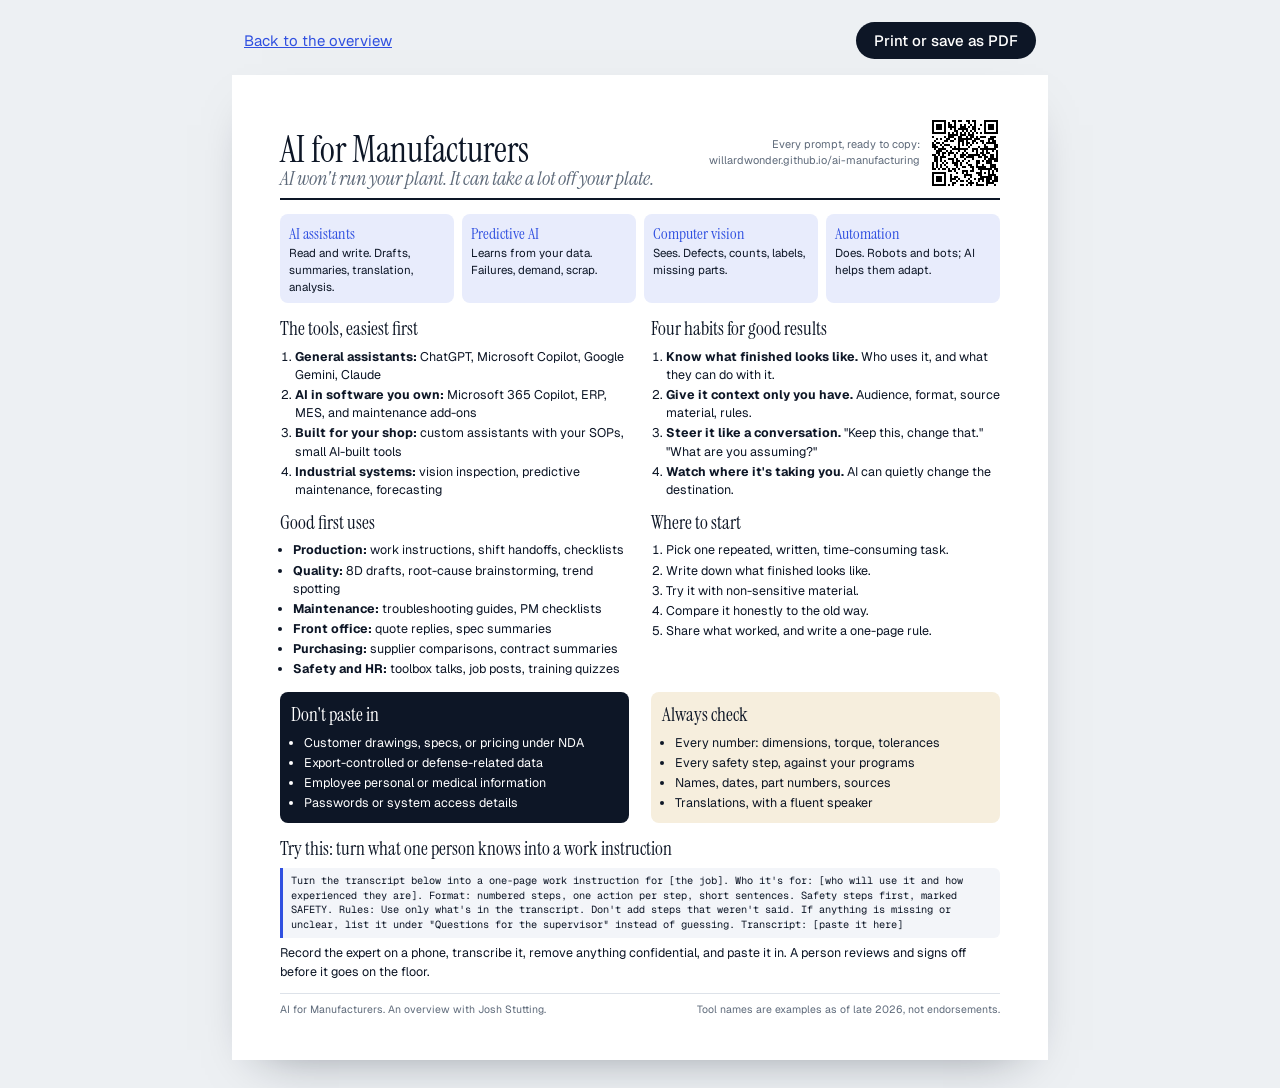
==== handout.html @ 972f7b74 "Build AI for Manufacturers overview site and take-home sheet Co-Authored-By: Claude Opus 5.5 <norepl" ====
<!DOCTYPE html>
<html lang="en">
<head>
<meta charset="utf-8">
<meta name="viewport" content="width=device-width, initial-scale=1">
<title>Take-home sheet: AI for Manufacturers</title>
<link rel="preconnect" href="https://fonts.googleapis.com"><link rel="preconnect" href="https://fonts.gstatic.com" crossorigin>
<link href="https://fonts.googleapis.com/css2?family=Geist:wght@400..700&family=Geist+Mono:wght@400&family=Instrument+Serif:ital@0;1&display=swap" rel="stylesheet">
<style>
:root{--paper:#EDF0F3;--ink:#0D1626;--muted:#5E6A7A;--line:#DDE2E9;--accent:#3050E0;--accent-soft:#E8ECFC;--gold:#B4893A;--gold-soft:#F6EEDD;
--serif:"Instrument Serif",Georgia,serif;--sans:"Geist",system-ui,sans-serif;--mono:"Geist Mono",ui-monospace,monospace}
*{box-sizing:border-box}
body{margin:0;background:var(--paper);color:var(--ink);font-family:var(--sans);font-size:12.5px;line-height:1.45;-webkit-font-smoothing:antialiased}
h1,h2,h3{margin:0;font-weight:400}
p{margin:0 0 .45em}
a{color:var(--accent)}
.bar{max-width:8.5in;margin:0 auto;padding:22px 12px 0;display:flex;justify-content:space-between;align-items:center;font-size:15px}
.bar button{font-family:var(--sans);font-weight:500;font-size:15px;padding:9px 18px;border-radius:999px;border:0;background:var(--ink);color:#fff;cursor:pointer}
.sheet{width:8.5in;max-width:calc(100% - 24px);margin:16px auto 28px;background:#fff;padding:.45in .5in;box-shadow:0 20px 50px -30px rgba(13,22,38,.5)}
.head{display:grid;grid-template-columns:1fr auto;gap:20px;align-items:end;border-bottom:2px solid var(--ink);padding-bottom:10px;margin-bottom:14px}
.head h1{font-family:var(--serif);font-size:36px;line-height:1}
.head h1 em{display:block;font-size:20px;color:var(--muted)}
.head .qr{display:flex;gap:10px;align-items:center;font-size:11px;color:var(--muted);text-align:right}
.head .qr img{width:70px;height:70px}
h2{font-family:var(--serif);font-size:19px;margin:0 0 5px}
.cols{display:grid;grid-template-columns:1fr 1fr;gap:12px 22px}
ul{margin:0;padding-left:1.05em}
li{margin-bottom:2px}
.kinds{display:grid;grid-template-columns:repeat(4,1fr);gap:8px;margin-bottom:12px}
.kinds div{background:var(--accent-soft);border-radius:8px;padding:8px 9px;font-size:11.5px}
.kinds b{display:block;font-family:var(--serif);font-weight:400;font-size:16px;color:var(--accent)}
.pr{font-family:var(--mono);font-size:10.3px;line-height:1.42;background:#F3F5F9;border-left:3px solid var(--accent);padding:6px 8px;border-radius:0 6px 6px 0;margin:3px 0 6px}
.no{background:var(--ink);color:#fff;border-radius:8px;padding:9px 11px}
.no h2{color:#fff}
.check{background:var(--gold-soft);border-radius:8px;padding:9px 11px}
ol{margin:0;padding-left:1.2em}
.foot{margin-top:12px;padding-top:8px;border-top:1px solid var(--line);font-size:10.5px;color:var(--muted);display:flex;justify-content:space-between}
@media (max-width:760px){.sheet{padding:22px 16px}.cols,.kinds{grid-template-columns:1fr}.head{grid-template-columns:1fr}}
@media print{@page{size:letter;margin:0}body{background:#fff}.bar{display:none}.sheet{margin:0;box-shadow:none;width:8.5in;max-width:none;height:11in;overflow:hidden}}
</style>
</head>
<body>
<div class="bar"><a href="index.html">Back to the overview</a><button type="button" onclick="window.print()">Print or save as PDF</button></div>
<article class="sheet">
  <div class="head">
    <h1>AI for Manufacturers <em>AI won't run your plant. It can take a lot off your plate.</em></h1>
    <div class="qr"><span>Every prompt, ready to copy:<br>willardwonder.github.io/ai-manufacturing</span><img src="assets/qr.svg" alt="QR code"></div>
  </div>

  <div class="kinds">
    <div><b>AI assistants</b>Read and write. Drafts, summaries, translation, analysis.</div>
    <div><b>Predictive AI</b>Learns from your data. Failures, demand, scrap.</div>
    <div><b>Computer vision</b>Sees. Defects, counts, labels, missing parts.</div>
    <div><b>Automation</b>Does. Robots and bots; AI helps them adapt.</div>
  </div>

  <div class="cols">
    <div>
      <h2>The tools, easiest first</h2>
      <ol>
        <li><b>General assistants:</b> ChatGPT, Microsoft Copilot, Google Gemini, Claude</li>
        <li><b>AI in software you own:</b> Microsoft 365 Copilot, ERP, MES, and maintenance add-ons</li>
        <li><b>Built for your shop:</b> custom assistants with your SOPs, small AI-built tools</li>
        <li><b>Industrial systems:</b> vision inspection, predictive maintenance, forecasting</li>
      </ol>
      <h2 style="margin-top:10px">Good first uses</h2>
      <ul>
        <li><b>Production:</b> work instructions, shift handoffs, checklists</li>
        <li><b>Quality:</b> 8D drafts, root-cause brainstorming, trend spotting</li>
        <li><b>Maintenance:</b> troubleshooting guides, PM checklists</li>
        <li><b>Front office:</b> quote replies, spec summaries</li>
        <li><b>Purchasing:</b> supplier comparisons, contract summaries</li>
        <li><b>Safety and HR:</b> toolbox talks, job posts, training quizzes</li>
      </ul>
    </div>
    <div>
      <h2>Four habits for good results</h2>
      <ol>
        <li><b>Know what finished looks like.</b> Who uses it, and what they can do with it.</li>
        <li><b>Give it context only you have.</b> Audience, format, source material, rules.</li>
        <li><b>Steer it like a conversation.</b> "Keep this, change that." "What are you assuming?"</li>
        <li><b>Watch where it's taking you.</b> AI can quietly change the destination.</li>
      </ol>
      <h2 style="margin-top:10px">Where to start</h2>
      <ol>
        <li>Pick one repeated, written, time-consuming task.</li>
        <li>Write down what finished looks like.</li>
        <li>Try it with non-sensitive material.</li>
        <li>Compare it honestly to the old way.</li>
        <li>Share what worked, and write a one-page rule.</li>
      </ol>
    </div>
    <div class="no">
      <h2>Don't paste in</h2>
      <ul><li>Customer drawings, specs, or pricing under NDA</li><li>Export-controlled or defense-related data</li><li>Employee personal or medical information</li><li>Passwords or system access details</li></ul>
    </div>
    <div class="check">
      <h2>Always check</h2>
      <ul><li>Every number: dimensions, torque, tolerances</li><li>Every safety step, against your programs</li><li>Names, dates, part numbers, sources</li><li>Translations, with a fluent speaker</li></ul>
    </div>
  </div>

  <h2 style="margin-top:12px">Try this: turn what one person knows into a work instruction</h2>
  <div class="pr">Turn the transcript below into a one-page work instruction for [the job]. Who it's for: [who will use it and how experienced they are]. Format: numbered steps, one action per step, short sentences. Safety steps first, marked SAFETY. Rules: Use only what's in the transcript. Don't add steps that weren't said. If anything is missing or unclear, list it under "Questions for the supervisor" instead of guessing. Transcript: [paste it here]</div>
  <p>Record the expert on a phone, transcribe it, remove anything confidential, and paste it in. A person reviews and signs off before it goes on the floor.</p>

  <div class="foot"><span>AI for Manufacturers. An overview with Josh Stutting.</span><span>Tool names are examples as of late 2026, not endorsements.</span></div>
</article>
</body>
</html>
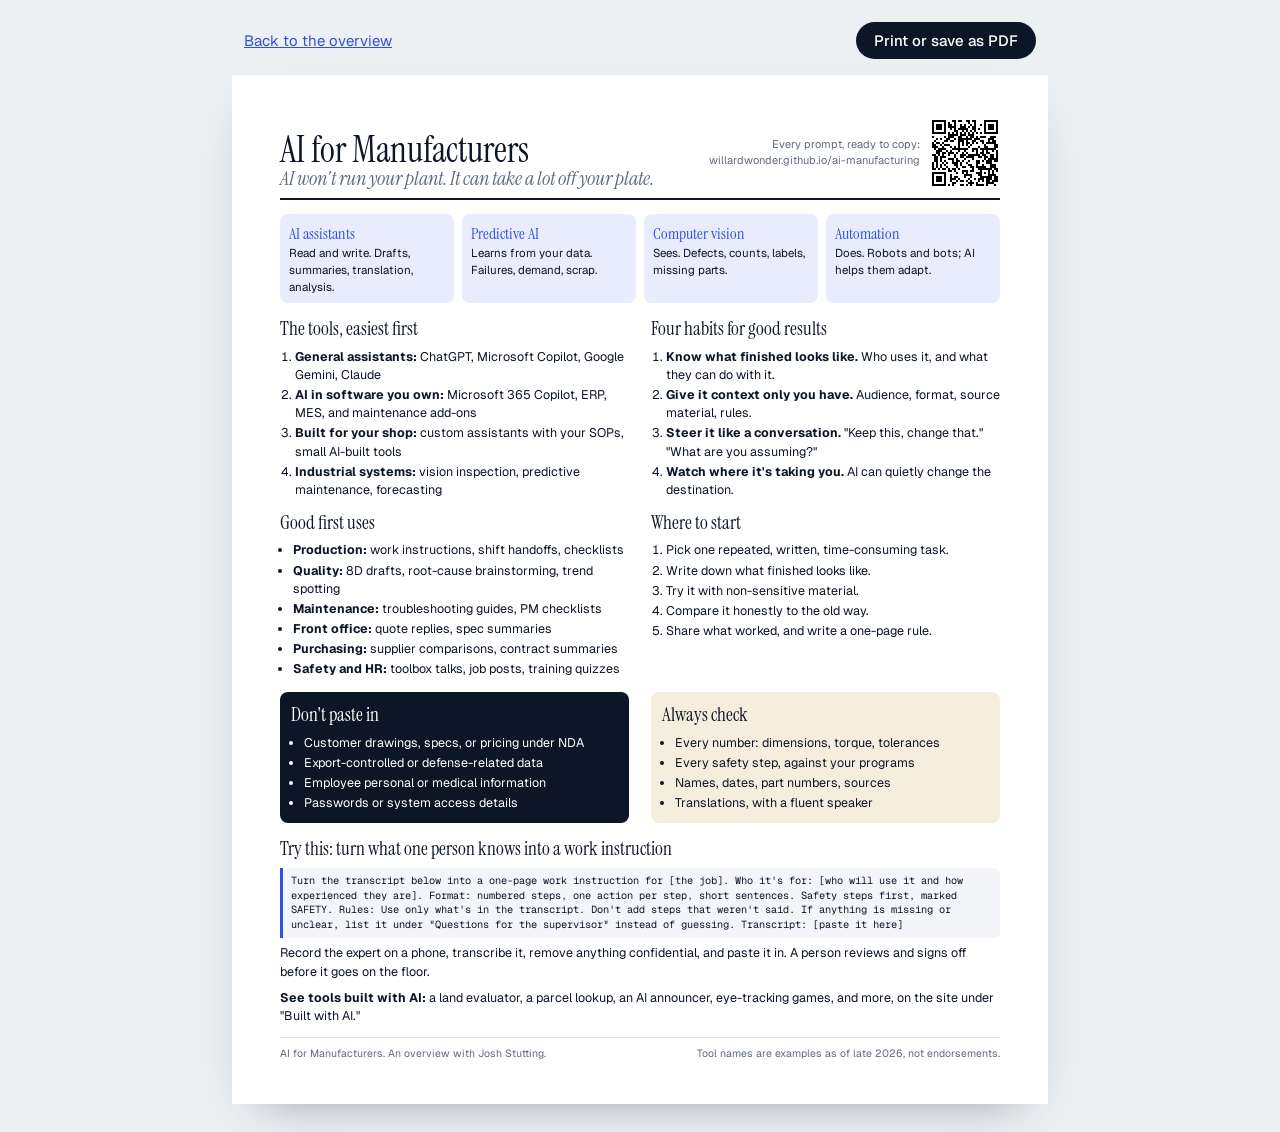
==== commit bbeadc38: "Add Built with AI showcase of live example tools Co-Authored-By: Claude Opus 5.5 <noreply@anthropic." ====
--- a/handout.html
+++ b/handout.html
@@ -103,6 +103,7 @@
   <h2 style="margin-top:12px">Try this: turn what one person knows into a work instruction</h2>
   <div class="pr">Turn the transcript below into a one-page work instruction for [the job]. Who it's for: [who will use it and how experienced they are]. Format: numbered steps, one action per step, short sentences. Safety steps first, marked SAFETY. Rules: Use only what's in the transcript. Don't add steps that weren't said. If anything is missing or unclear, list it under "Questions for the supervisor" instead of guessing. Transcript: [paste it here]</div>
   <p>Record the expert on a phone, transcribe it, remove anything confidential, and paste it in. A person reviews and signs off before it goes on the floor.</p>
+  <p style="margin-top:8px"><b>See tools built with AI:</b> a land evaluator, a parcel lookup, an AI announcer, eye-tracking games, and more, on the site under "Built with AI."</p>
 
   <div class="foot"><span>AI for Manufacturers. An overview with Josh Stutting.</span><span>Tool names are examples as of late 2026, not endorsements.</span></div>
 </article>
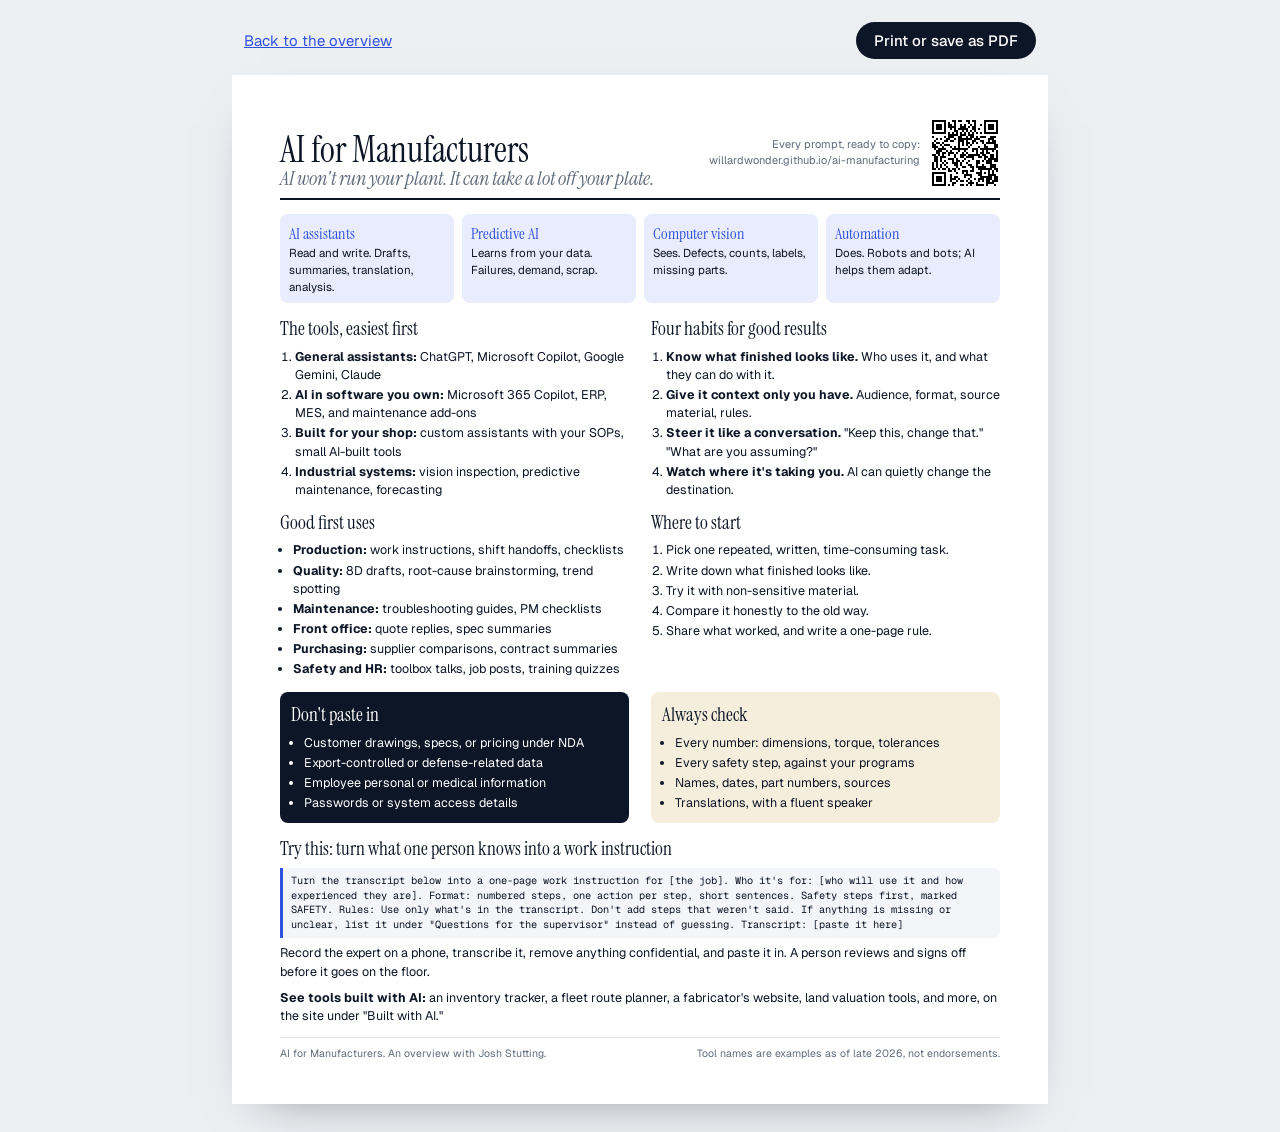
==== commit bfd0bb06: "Swap game examples for business tools in Built with AI Co-Authored-By: Claude Opus 5.5 <noreply@anth" ====
--- a/handout.html
+++ b/handout.html
@@ -103,7 +103,7 @@
   <h2 style="margin-top:12px">Try this: turn what one person knows into a work instruction</h2>
   <div class="pr">Turn the transcript below into a one-page work instruction for [the job]. Who it's for: [who will use it and how experienced they are]. Format: numbered steps, one action per step, short sentences. Safety steps first, marked SAFETY. Rules: Use only what's in the transcript. Don't add steps that weren't said. If anything is missing or unclear, list it under "Questions for the supervisor" instead of guessing. Transcript: [paste it here]</div>
   <p>Record the expert on a phone, transcribe it, remove anything confidential, and paste it in. A person reviews and signs off before it goes on the floor.</p>
-  <p style="margin-top:8px"><b>See tools built with AI:</b> a land evaluator, a parcel lookup, an AI announcer, eye-tracking games, and more, on the site under "Built with AI."</p>
+  <p style="margin-top:8px"><b>See tools built with AI:</b> an inventory tracker, a fleet route planner, a fabricator's website, land valuation tools, and more, on the site under "Built with AI."</p>
 
   <div class="foot"><span>AI for Manufacturers. An overview with Josh Stutting.</span><span>Tool names are examples as of late 2026, not endorsements.</span></div>
 </article>
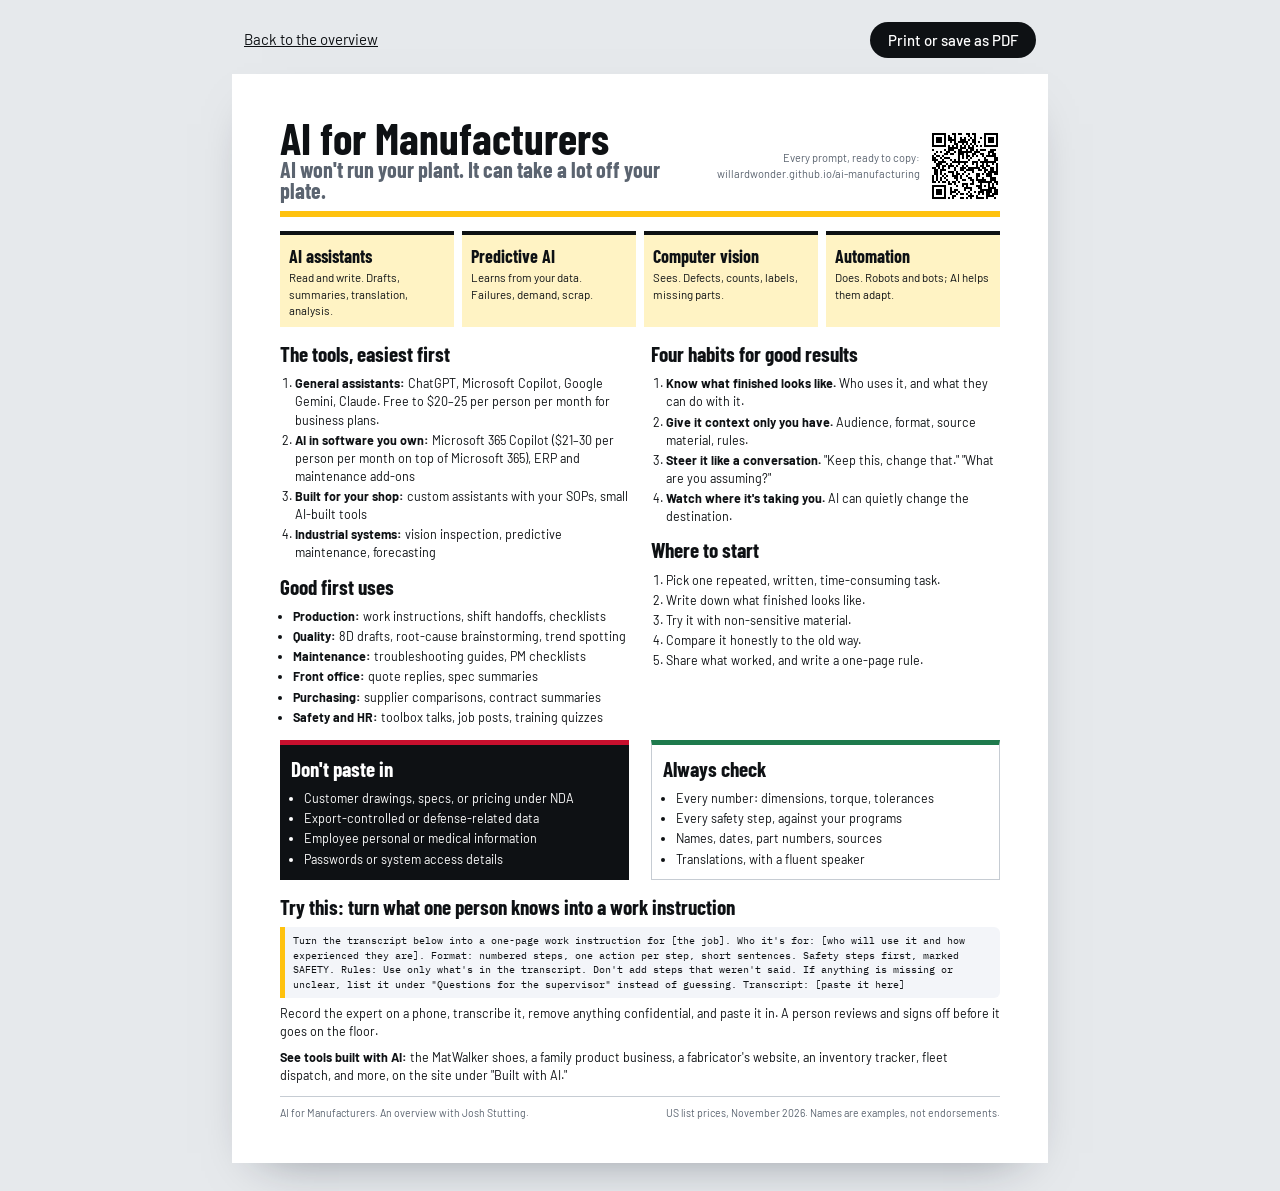
==== commit 9fc7b41a: "Rebuild as an industrial talk: slide deck plus reference page Adds present.html (28 full-screen slid" ====
--- a/handout.html
+++ b/handout.html
@@ -5,10 +5,10 @@
 <meta name="viewport" content="width=device-width, initial-scale=1">
 <title>Take-home sheet: AI for Manufacturers</title>
 <link rel="preconnect" href="https://fonts.googleapis.com"><link rel="preconnect" href="https://fonts.gstatic.com" crossorigin>
-<link href="https://fonts.googleapis.com/css2?family=Geist:wght@400..700&family=Geist+Mono:wght@400&family=Instrument+Serif:ital@0;1&display=swap" rel="stylesheet">
+<link href="https://fonts.googleapis.com/css2?family=Barlow:wght@400;500;600&family=Barlow+Condensed:wght@600;700&family=IBM+Plex+Mono:wght@400&display=swap" rel="stylesheet">
 <style>
-:root{--paper:#EDF0F3;--ink:#0D1626;--muted:#5E6A7A;--line:#DDE2E9;--accent:#3050E0;--accent-soft:#E8ECFC;--gold:#B4893A;--gold-soft:#F6EEDD;
---serif:"Instrument Serif",Georgia,serif;--sans:"Geist",system-ui,sans-serif;--mono:"Geist Mono",ui-monospace,monospace}
+:root{--paper:#E6E9EC;--ink:#0E1114;--muted:#5B6470;--line:#C6CCD3;--accent:#0E1114;--accent-soft:#FFF3C4;--gold:#FFC20E;--gold-soft:#FFF3C4;--yellow:#FFC20E;--red:#C8102E;--green:#1E7A4C;
+--serif:"Barlow Condensed","Arial Narrow",sans-serif;--sans:"Barlow",system-ui,sans-serif;--mono:"IBM Plex Mono",ui-monospace,monospace}
 *{box-sizing:border-box}
 body{margin:0;background:var(--paper);color:var(--ink);font-family:var(--sans);font-size:12.5px;line-height:1.45;-webkit-font-smoothing:antialiased}
 h1,h2,h3{margin:0;font-weight:400}
@@ -17,22 +17,22 @@
 .bar{max-width:8.5in;margin:0 auto;padding:22px 12px 0;display:flex;justify-content:space-between;align-items:center;font-size:15px}
 .bar button{font-family:var(--sans);font-weight:500;font-size:15px;padding:9px 18px;border-radius:999px;border:0;background:var(--ink);color:#fff;cursor:pointer}
 .sheet{width:8.5in;max-width:calc(100% - 24px);margin:16px auto 28px;background:#fff;padding:.45in .5in;box-shadow:0 20px 50px -30px rgba(13,22,38,.5)}
-.head{display:grid;grid-template-columns:1fr auto;gap:20px;align-items:end;border-bottom:2px solid var(--ink);padding-bottom:10px;margin-bottom:14px}
-.head h1{font-family:var(--serif);font-size:36px;line-height:1}
-.head h1 em{display:block;font-size:20px;color:var(--muted)}
+.head{display:grid;grid-template-columns:1fr auto;gap:20px;align-items:end;border-bottom:6px solid var(--yellow);padding-bottom:10px;margin-bottom:14px}
+.head h1{font-family:var(--serif);font-weight:700;font-size:44px;line-height:.95}
+.head h1 em{display:block;font-style:normal;font-size:22px;color:var(--muted)}
 .head .qr{display:flex;gap:10px;align-items:center;font-size:11px;color:var(--muted);text-align:right}
 .head .qr img{width:70px;height:70px}
-h2{font-family:var(--serif);font-size:19px;margin:0 0 5px}
+h2{font-family:var(--serif);font-weight:700;font-size:21px;margin:0 0 5px}
 .cols{display:grid;grid-template-columns:1fr 1fr;gap:12px 22px}
 ul{margin:0;padding-left:1.05em}
 li{margin-bottom:2px}
 .kinds{display:grid;grid-template-columns:repeat(4,1fr);gap:8px;margin-bottom:12px}
-.kinds div{background:var(--accent-soft);border-radius:8px;padding:8px 9px;font-size:11.5px}
-.kinds b{display:block;font-family:var(--serif);font-weight:400;font-size:16px;color:var(--accent)}
-.pr{font-family:var(--mono);font-size:10.3px;line-height:1.42;background:#F3F5F9;border-left:3px solid var(--accent);padding:6px 8px;border-radius:0 6px 6px 0;margin:3px 0 6px}
-.no{background:var(--ink);color:#fff;border-radius:8px;padding:9px 11px}
+.kinds div{background:var(--accent-soft);border-top:4px solid var(--ink);padding:8px 9px;font-size:11.5px}
+.kinds b{display:block;font-family:var(--serif);font-weight:700;font-size:18px;color:var(--ink)}
+.pr{font-family:var(--mono);font-size:10.3px;line-height:1.42;background:#F3F5F9;border-left:5px solid var(--yellow);padding:6px 8px;border-radius:0 6px 6px 0;margin:3px 0 6px}
+.no{background:var(--ink);color:#fff;border-top:5px solid var(--red);padding:9px 11px}
 .no h2{color:#fff}
-.check{background:var(--gold-soft);border-radius:8px;padding:9px 11px}
+.check{background:#fff;border:1px solid var(--line);border-top:5px solid var(--green);padding:9px 11px}
 ol{margin:0;padding-left:1.2em}
 .foot{margin-top:12px;padding-top:8px;border-top:1px solid var(--line);font-size:10.5px;color:var(--muted);display:flex;justify-content:space-between}
 @media (max-width:760px){.sheet{padding:22px 16px}.cols,.kinds{grid-template-columns:1fr}.head{grid-template-columns:1fr}}
@@ -58,8 +58,8 @@
     <div>
       <h2>The tools, easiest first</h2>
       <ol>
-        <li><b>General assistants:</b> ChatGPT, Microsoft Copilot, Google Gemini, Claude</li>
-        <li><b>AI in software you own:</b> Microsoft 365 Copilot, ERP, MES, and maintenance add-ons</li>
+        <li><b>General assistants:</b> ChatGPT, Microsoft Copilot, Google Gemini, Claude. Free to $20–25 per person per month for business plans.</li>
+        <li><b>AI in software you own:</b> Microsoft 365 Copilot ($21–30 per person per month on top of Microsoft 365), ERP and maintenance add-ons</li>
         <li><b>Built for your shop:</b> custom assistants with your SOPs, small AI-built tools</li>
         <li><b>Industrial systems:</b> vision inspection, predictive maintenance, forecasting</li>
       </ol>
@@ -103,9 +103,9 @@
   <h2 style="margin-top:12px">Try this: turn what one person knows into a work instruction</h2>
   <div class="pr">Turn the transcript below into a one-page work instruction for [the job]. Who it's for: [who will use it and how experienced they are]. Format: numbered steps, one action per step, short sentences. Safety steps first, marked SAFETY. Rules: Use only what's in the transcript. Don't add steps that weren't said. If anything is missing or unclear, list it under "Questions for the supervisor" instead of guessing. Transcript: [paste it here]</div>
   <p>Record the expert on a phone, transcribe it, remove anything confidential, and paste it in. A person reviews and signs off before it goes on the floor.</p>
-  <p style="margin-top:8px"><b>See tools built with AI:</b> an inventory tracker, a fleet route planner, a fabricator's website, land valuation tools, and more, on the site under "Built with AI."</p>
+  <p style="margin-top:8px"><b>See tools built with AI:</b> the MatWalker shoes, a family product business, a fabricator's website, an inventory tracker, fleet dispatch, and more, on the site under "Built with AI."</p>
 
-  <div class="foot"><span>AI for Manufacturers. An overview with Josh Stutting.</span><span>Tool names are examples as of late 2026, not endorsements.</span></div>
+  <div class="foot"><span>AI for Manufacturers. An overview with Josh Stutting.</span><span>US list prices, November 2026. Names are examples, not endorsements.</span></div>
 </article>
 </body>
 </html>
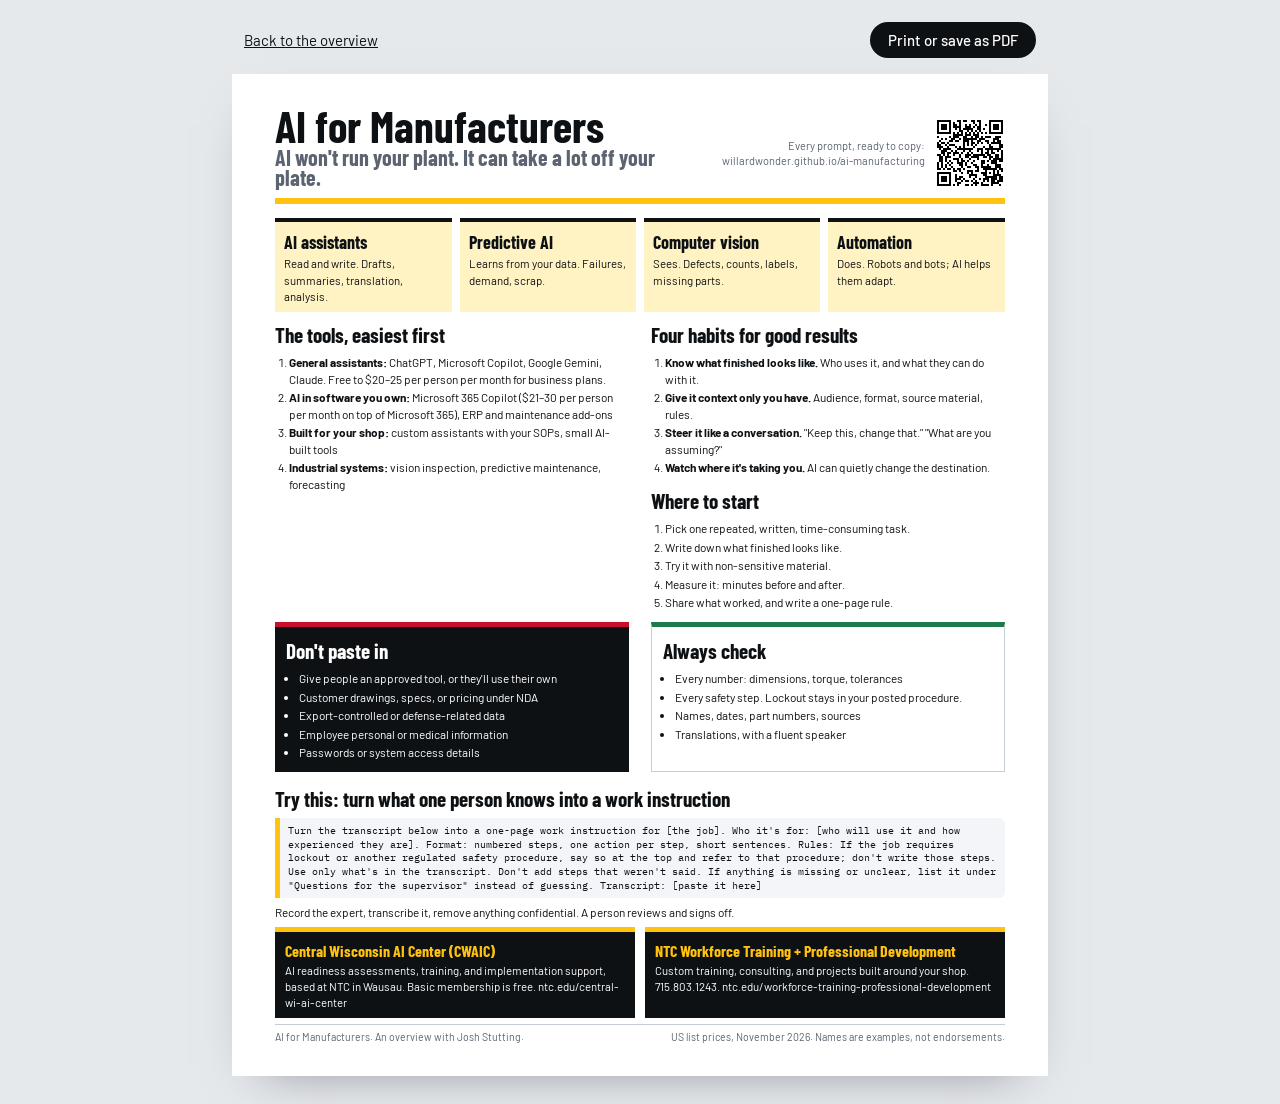
==== commit c7893b3c: "Apply best-practice fixes: safe lockout boundary, adoption reality, NIST guidance, vendor questions," ====
--- a/handout.html
+++ b/handout.html
@@ -10,31 +10,32 @@
 :root{--paper:#E6E9EC;--ink:#0E1114;--muted:#5B6470;--line:#C6CCD3;--accent:#0E1114;--accent-soft:#FFF3C4;--gold:#FFC20E;--gold-soft:#FFF3C4;--yellow:#FFC20E;--red:#C8102E;--green:#1E7A4C;
 --serif:"Barlow Condensed","Arial Narrow",sans-serif;--sans:"Barlow",system-ui,sans-serif;--mono:"IBM Plex Mono",ui-monospace,monospace}
 *{box-sizing:border-box}
-body{margin:0;background:var(--paper);color:var(--ink);font-family:var(--sans);font-size:12.5px;line-height:1.45;-webkit-font-smoothing:antialiased}
+body{margin:0;background:var(--paper);color:var(--ink);font-family:var(--sans);font-size:11.8px;line-height:1.4;-webkit-font-smoothing:antialiased}
 h1,h2,h3{margin:0;font-weight:400}
 p{margin:0 0 .45em}
 a{color:var(--accent)}
 .bar{max-width:8.5in;margin:0 auto;padding:22px 12px 0;display:flex;justify-content:space-between;align-items:center;font-size:15px}
 .bar button{font-family:var(--sans);font-weight:500;font-size:15px;padding:9px 18px;border-radius:999px;border:0;background:var(--ink);color:#fff;cursor:pointer}
-.sheet{width:8.5in;max-width:calc(100% - 24px);margin:16px auto 28px;background:#fff;padding:.45in .5in;box-shadow:0 20px 50px -30px rgba(13,22,38,.5)}
+.sheet{width:8.5in;max-width:calc(100% - 24px);margin:16px auto 28px;background:#fff;padding:.32in .45in;box-shadow:0 20px 50px -30px rgba(13,22,38,.5)}
 .head{display:grid;grid-template-columns:1fr auto;gap:20px;align-items:end;border-bottom:6px solid var(--yellow);padding-bottom:10px;margin-bottom:14px}
 .head h1{font-family:var(--serif);font-weight:700;font-size:44px;line-height:.95}
 .head h1 em{display:block;font-style:normal;font-size:22px;color:var(--muted)}
 .head .qr{display:flex;gap:10px;align-items:center;font-size:11px;color:var(--muted);text-align:right}
 .head .qr img{width:70px;height:70px}
 h2{font-family:var(--serif);font-weight:700;font-size:21px;margin:0 0 5px}
-.cols{display:grid;grid-template-columns:1fr 1fr;gap:12px 22px}
+.cols{display:grid;grid-template-columns:1fr 1fr;gap:9px 22px}
 ul{margin:0;padding-left:1.05em}
 li{margin-bottom:2px}
-.kinds{display:grid;grid-template-columns:repeat(4,1fr);gap:8px;margin-bottom:12px}
+.kinds{display:grid;grid-template-columns:repeat(4,1fr);gap:8px;margin-bottom:8px}
 .kinds div{background:var(--accent-soft);border-top:4px solid var(--ink);padding:8px 9px;font-size:11.5px}
 .kinds b{display:block;font-family:var(--serif);font-weight:700;font-size:18px;color:var(--ink)}
-.pr{font-family:var(--mono);font-size:10.3px;line-height:1.42;background:#F3F5F9;border-left:5px solid var(--yellow);padding:6px 8px;border-radius:0 6px 6px 0;margin:3px 0 6px}
+.pr{font-family:var(--mono);font-size:9.6px;line-height:1.42;background:#F3F5F9;border-left:5px solid var(--yellow);padding:6px 8px;border-radius:0 6px 6px 0;margin:3px 0 6px}
 .no{background:var(--ink);color:#fff;border-top:5px solid var(--red);padding:9px 11px}
 .no h2{color:#fff}
 .check{background:#fff;border:1px solid var(--line);border-top:5px solid var(--green);padding:9px 11px}
 ol{margin:0;padding-left:1.2em}
-.foot{margin-top:12px;padding-top:8px;border-top:1px solid var(--line);font-size:10.5px;color:var(--muted);display:flex;justify-content:space-between}
+.helpbox{display:grid;grid-template-columns:1fr 1fr;gap:10px;margin-top:6px}.helpbox div{background:var(--ink);color:#fff;border-top:5px solid var(--yellow);padding:8px 10px;font-size:11.5px;line-height:1.4}.helpbox b{display:block;font-family:var(--serif);font-size:16px;color:var(--yellow)}
+.foot{margin-top:6px;padding-top:5px;border-top:1px solid var(--line);font-size:10.5px;color:var(--muted);display:flex;justify-content:space-between}
 @media (max-width:760px){.sheet{padding:22px 16px}.cols,.kinds{grid-template-columns:1fr}.head{grid-template-columns:1fr}}
 @media print{@page{size:letter;margin:0}body{background:#fff}.bar{display:none}.sheet{margin:0;box-shadow:none;width:8.5in;max-width:none;height:11in;overflow:hidden}}
 </style>
@@ -63,15 +64,7 @@
         <li><b>Built for your shop:</b> custom assistants with your SOPs, small AI-built tools</li>
         <li><b>Industrial systems:</b> vision inspection, predictive maintenance, forecasting</li>
       </ol>
-      <h2 style="margin-top:10px">Good first uses</h2>
-      <ul>
-        <li><b>Production:</b> work instructions, shift handoffs, checklists</li>
-        <li><b>Quality:</b> 8D drafts, root-cause brainstorming, trend spotting</li>
-        <li><b>Maintenance:</b> troubleshooting guides, PM checklists</li>
-        <li><b>Front office:</b> quote replies, spec summaries</li>
-        <li><b>Purchasing:</b> supplier comparisons, contract summaries</li>
-        <li><b>Safety and HR:</b> toolbox talks, job posts, training quizzes</li>
-      </ul>
+      
     </div>
     <div>
       <h2>Four habits for good results</h2>
@@ -86,24 +79,24 @@
         <li>Pick one repeated, written, time-consuming task.</li>
         <li>Write down what finished looks like.</li>
         <li>Try it with non-sensitive material.</li>
-        <li>Compare it honestly to the old way.</li>
+        <li>Measure it: minutes before and after.</li>
         <li>Share what worked, and write a one-page rule.</li>
       </ol>
     </div>
     <div class="no">
       <h2>Don't paste in</h2>
-      <ul><li>Customer drawings, specs, or pricing under NDA</li><li>Export-controlled or defense-related data</li><li>Employee personal or medical information</li><li>Passwords or system access details</li></ul>
+      <ul><li>Give people an approved tool, or they'll use their own</li><li>Customer drawings, specs, or pricing under NDA</li><li>Export-controlled or defense-related data</li><li>Employee personal or medical information</li><li>Passwords or system access details</li></ul>
     </div>
     <div class="check">
       <h2>Always check</h2>
-      <ul><li>Every number: dimensions, torque, tolerances</li><li>Every safety step, against your programs</li><li>Names, dates, part numbers, sources</li><li>Translations, with a fluent speaker</li></ul>
+      <ul><li>Every number: dimensions, torque, tolerances</li><li>Every safety step. Lockout stays in your posted procedure.</li><li>Names, dates, part numbers, sources</li><li>Translations, with a fluent speaker</li></ul>
     </div>
   </div>
 
   <h2 style="margin-top:12px">Try this: turn what one person knows into a work instruction</h2>
-  <div class="pr">Turn the transcript below into a one-page work instruction for [the job]. Who it's for: [who will use it and how experienced they are]. Format: numbered steps, one action per step, short sentences. Safety steps first, marked SAFETY. Rules: Use only what's in the transcript. Don't add steps that weren't said. If anything is missing or unclear, list it under "Questions for the supervisor" instead of guessing. Transcript: [paste it here]</div>
-  <p>Record the expert on a phone, transcribe it, remove anything confidential, and paste it in. A person reviews and signs off before it goes on the floor.</p>
-  <p style="margin-top:8px"><b>See tools built with AI:</b> the MatWalker shoes, a family product business, a fabricator's website, an inventory tracker, fleet dispatch, and more, on the site under "Built with AI."</p>
+  <div class="pr">Turn the transcript below into a one-page work instruction for [the job]. Who it's for: [who will use it and how experienced they are]. Format: numbered steps, one action per step, short sentences. Rules: If the job requires lockout or another regulated safety procedure, say so at the top and refer to that procedure; don't write those steps. Use only what's in the transcript. Don't add steps that weren't said. If anything is missing or unclear, list it under "Questions for the supervisor" instead of guessing. Transcript: [paste it here]</div>
+  <p>Record the expert, transcribe it, remove anything confidential. A person reviews and signs off.</p>
+  <div class="helpbox"><div><b>Central Wisconsin AI Center (CWAIC)</b>AI readiness assessments, training, and implementation support, based at NTC in Wausau. Basic membership is free. ntc.edu/central-wi-ai-center</div><div><b>NTC Workforce Training + Professional Development</b>Custom training, consulting, and projects built around your shop. 715.803.1243. ntc.edu/workforce-training-professional-development</div></div>
 
   <div class="foot"><span>AI for Manufacturers. An overview with Josh Stutting.</span><span>US list prices, November 2026. Names are examples, not endorsements.</span></div>
 </article>
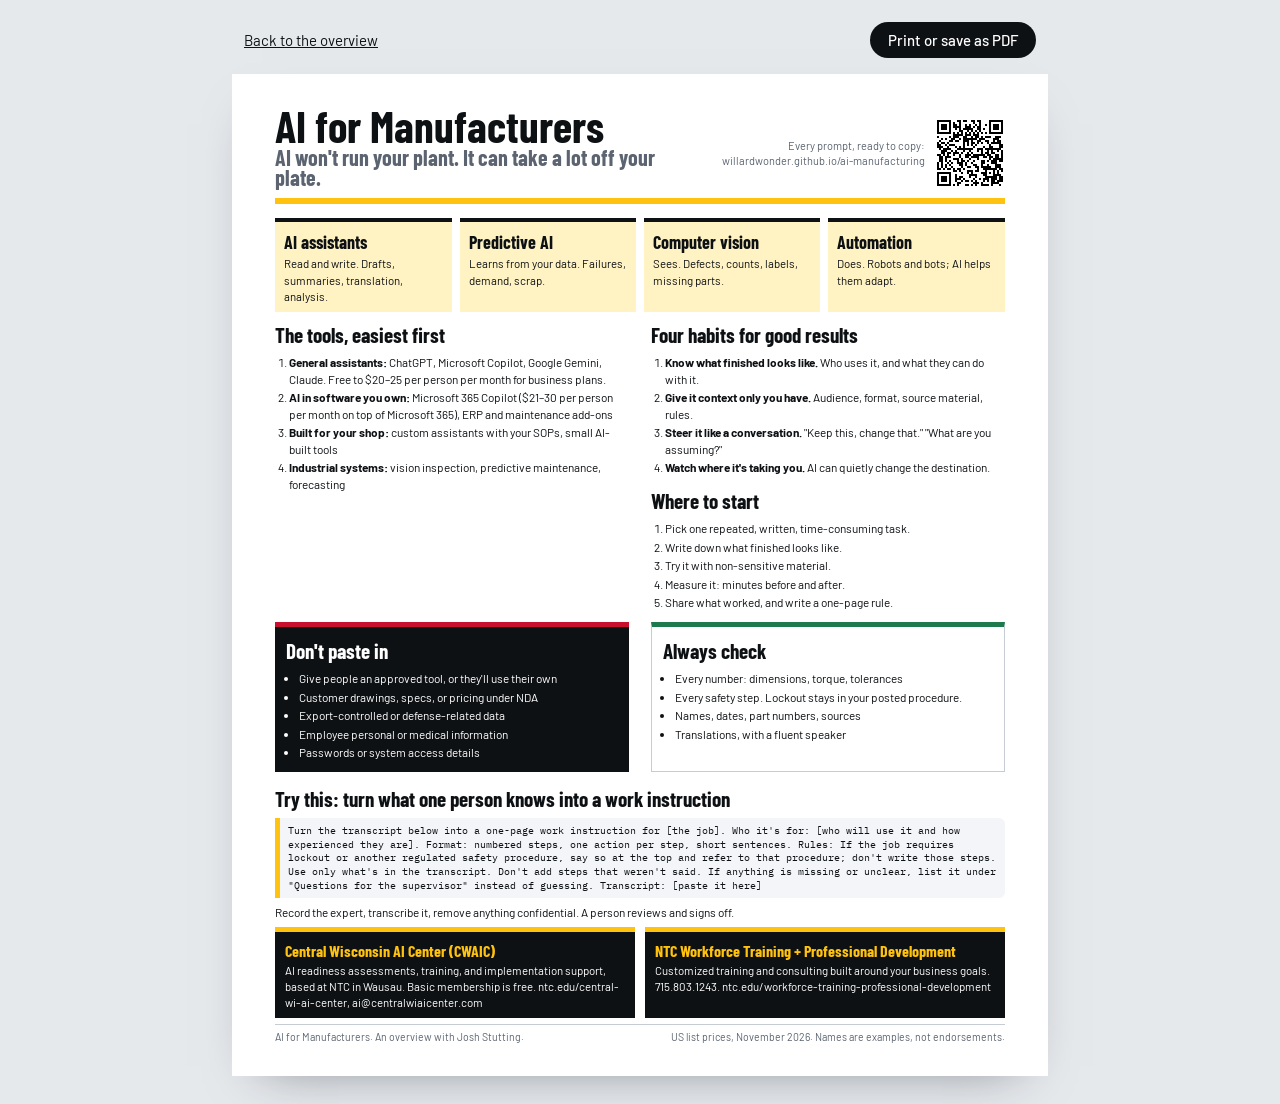
==== commit d3d5aabc: "Audit fixes: current adoption stat, verified NTC and CWAIC details, unbranded tool example, link pre" ====
--- a/handout.html
+++ b/handout.html
@@ -96,7 +96,7 @@
   <h2 style="margin-top:12px">Try this: turn what one person knows into a work instruction</h2>
   <div class="pr">Turn the transcript below into a one-page work instruction for [the job]. Who it's for: [who will use it and how experienced they are]. Format: numbered steps, one action per step, short sentences. Rules: If the job requires lockout or another regulated safety procedure, say so at the top and refer to that procedure; don't write those steps. Use only what's in the transcript. Don't add steps that weren't said. If anything is missing or unclear, list it under "Questions for the supervisor" instead of guessing. Transcript: [paste it here]</div>
   <p>Record the expert, transcribe it, remove anything confidential. A person reviews and signs off.</p>
-  <div class="helpbox"><div><b>Central Wisconsin AI Center (CWAIC)</b>AI readiness assessments, training, and implementation support, based at NTC in Wausau. Basic membership is free. ntc.edu/central-wi-ai-center</div><div><b>NTC Workforce Training + Professional Development</b>Custom training, consulting, and projects built around your shop. 715.803.1243. ntc.edu/workforce-training-professional-development</div></div>
+  <div class="helpbox"><div><b>Central Wisconsin AI Center (CWAIC)</b>AI readiness assessments, training, and implementation support, based at NTC in Wausau. Basic membership is free. ntc.edu/central-wi-ai-center, ai@centralwiaicenter.com</div><div><b>NTC Workforce Training + Professional Development</b>Customized training and consulting built around your business goals. 715.803.1243. ntc.edu/workforce-training-professional-development</div></div>
 
   <div class="foot"><span>AI for Manufacturers. An overview with Josh Stutting.</span><span>US list prices, November 2026. Names are examples, not endorsements.</span></div>
 </article>
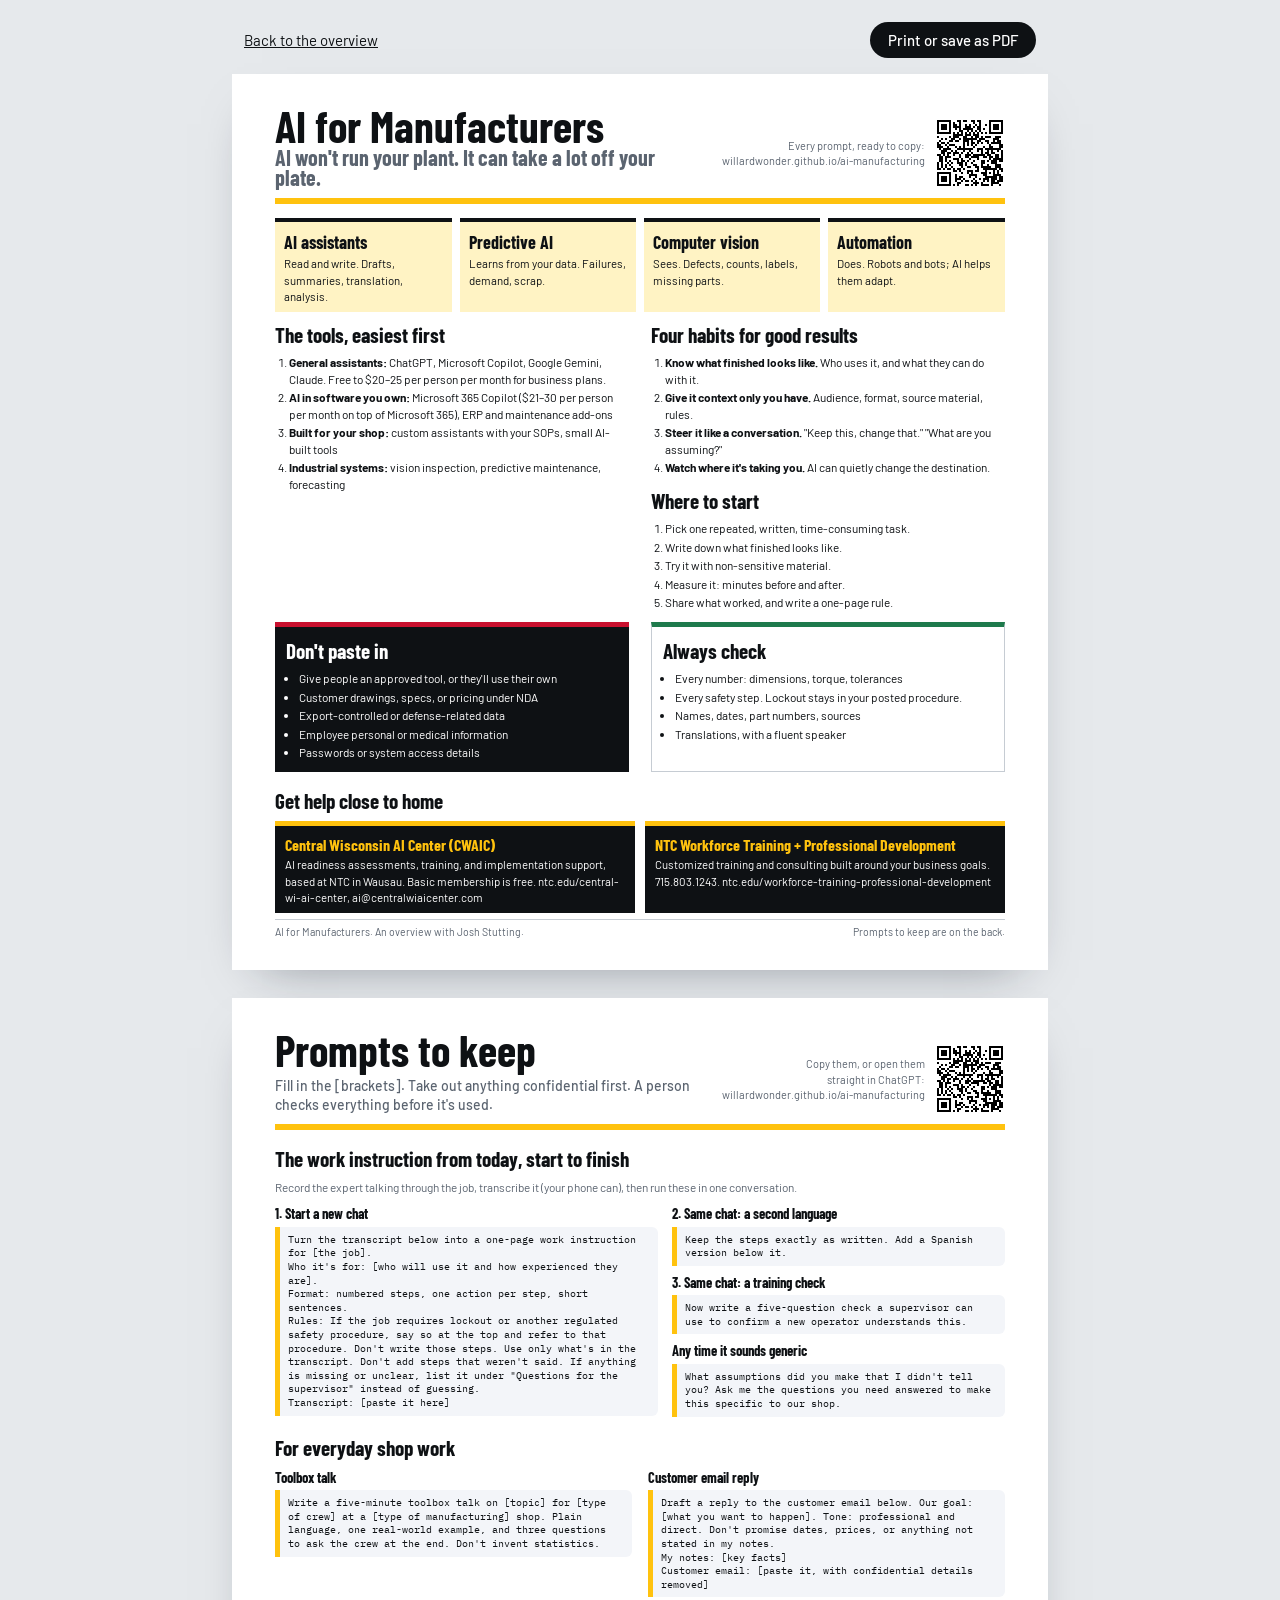
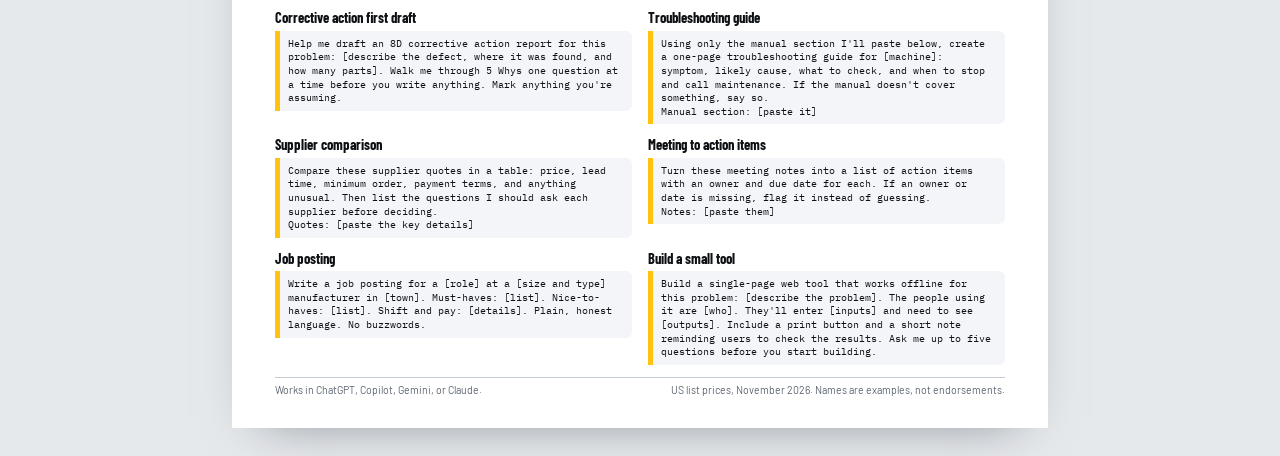
==== commit 68c023f8: "Handout: add a back page with every prompt from the session Co-Authored-By: Claude Opus 5.5 <noreply" ====
--- a/handout.html
+++ b/handout.html
@@ -20,6 +20,7 @@
 .head{display:grid;grid-template-columns:1fr auto;gap:20px;align-items:end;border-bottom:6px solid var(--yellow);padding-bottom:10px;margin-bottom:14px}
 .head h1{font-family:var(--serif);font-weight:700;font-size:44px;line-height:.95}
 .head h1 em{display:block;font-style:normal;font-size:22px;color:var(--muted)}
+.head h1 em.small{font-family:var(--sans);font-weight:500;font-size:14px;line-height:1.35;margin-top:6px;max-width:34em}
 .head .qr{display:flex;gap:10px;align-items:center;font-size:11px;color:var(--muted);text-align:right}
 .head .qr img{width:70px;height:70px}
 h2{font-family:var(--serif);font-weight:700;font-size:21px;margin:0 0 5px}
@@ -35,9 +36,15 @@
 .check{background:#fff;border:1px solid var(--line);border-top:5px solid var(--green);padding:9px 11px}
 ol{margin:0;padding-left:1.2em}
 .helpbox{display:grid;grid-template-columns:1fr 1fr;gap:10px;margin-top:6px}.helpbox div{background:var(--ink);color:#fff;border-top:5px solid var(--yellow);padding:8px 10px;font-size:11.5px;line-height:1.4}.helpbox b{display:block;font-family:var(--serif);font-size:16px;color:var(--yellow)}
+.pr{white-space:pre-line}
+.how{color:var(--muted);margin-bottom:6px}
+.seq{display:grid;grid-template-columns:1.15fr 1fr;gap:14px}
+.st{display:block;font-family:var(--serif);font-weight:700;font-size:14.5px;margin-top:2px}
+.kit{display:grid;grid-template-columns:1fr 1fr;gap:4px 16px}
+.kit b{font-family:var(--serif);font-weight:700;font-size:14.5px}
 .foot{margin-top:6px;padding-top:5px;border-top:1px solid var(--line);font-size:10.5px;color:var(--muted);display:flex;justify-content:space-between}
-@media (max-width:760px){.sheet{padding:22px 16px}.cols,.kinds{grid-template-columns:1fr}.head{grid-template-columns:1fr}}
-@media print{@page{size:letter;margin:0}body{background:#fff}.bar{display:none}.sheet{margin:0;box-shadow:none;width:8.5in;max-width:none;height:11in;overflow:hidden}}
+@media (max-width:760px){.sheet{padding:22px 16px}.cols,.kinds,.seq,.kit{grid-template-columns:1fr}.head{grid-template-columns:1fr}}
+@media print{@page{size:letter;margin:0}body{background:#fff}.bar{display:none}.sheet{margin:0;box-shadow:none;width:8.5in;max-width:none;height:11in;overflow:hidden;break-after:page;page-break-after:always}.sheet:last-child{break-after:auto;page-break-after:auto}}
 </style>
 </head>
 <body>
@@ -93,12 +100,51 @@
     </div>
   </div>
 
-  <h2 style="margin-top:12px">Try this: turn what one person knows into a work instruction</h2>
-  <div class="pr">Turn the transcript below into a one-page work instruction for [the job]. Who it's for: [who will use it and how experienced they are]. Format: numbered steps, one action per step, short sentences. Rules: If the job requires lockout or another regulated safety procedure, say so at the top and refer to that procedure; don't write those steps. Use only what's in the transcript. Don't add steps that weren't said. If anything is missing or unclear, list it under "Questions for the supervisor" instead of guessing. Transcript: [paste it here]</div>
-  <p>Record the expert, transcribe it, remove anything confidential. A person reviews and signs off.</p>
+  <h2 style="margin-top:14px">Get help close to home</h2>
   <div class="helpbox"><div><b>Central Wisconsin AI Center (CWAIC)</b>AI readiness assessments, training, and implementation support, based at NTC in Wausau. Basic membership is free. ntc.edu/central-wi-ai-center, ai@centralwiaicenter.com</div><div><b>NTC Workforce Training + Professional Development</b>Customized training and consulting built around your business goals. 715.803.1243. ntc.edu/workforce-training-professional-development</div></div>
 
-  <div class="foot"><span>AI for Manufacturers. An overview with Josh Stutting.</span><span>US list prices, November 2026. Names are examples, not endorsements.</span></div>
+  <div class="foot"><span>AI for Manufacturers. An overview with Josh Stutting.</span><span>Prompts to keep are on the back.</span></div>
+</article>
+
+<article class="sheet">
+  <div class="head">
+    <h1>Prompts to keep <em class="small">Fill in the [brackets]. Take out anything confidential first. A person checks everything before it's used.</em></h1>
+    <div class="qr"><span>Copy them, or open them<br>straight in ChatGPT:<br>willardwonder.github.io/ai-manufacturing</span><img src="assets/qr.svg" alt="QR code"></div>
+  </div>
+
+  <h2>The work instruction from today, start to finish</h2>
+  <p class="how">Record the expert talking through the job, transcribe it (your phone can), then run these in one conversation.</p>
+  <div class="seq">
+    <div><span class="st">1. Start a new chat</span><div class="pr">Turn the transcript below into a one-page work instruction for [the job].
+Who it's for: [who will use it and how experienced they are].
+Format: numbered steps, one action per step, short sentences.
+Rules: If the job requires lockout or another regulated safety procedure, say so at the top and refer to that procedure. Don't write those steps. Use only what's in the transcript. Don't add steps that weren't said. If anything is missing or unclear, list it under "Questions for the supervisor" instead of guessing.
+Transcript: [paste it here]</div></div>
+    <div class="follow">
+      <span class="st">2. Same chat: a second language</span><div class="pr">Keep the steps exactly as written. Add a Spanish version below it.</div>
+      <span class="st">3. Same chat: a training check</span><div class="pr">Now write a five-question check a supervisor can use to confirm a new operator understands this.</div>
+      <span class="st">Any time it sounds generic</span><div class="pr">What assumptions did you make that I didn't tell you? Ask me the questions you need answered to make this specific to our shop.</div>
+    </div>
+  </div>
+
+  <h2 style="margin-top:10px">For everyday shop work</h2>
+  <div class="kit">
+    <div><b>Toolbox talk</b><div class="pr">Write a five-minute toolbox talk on [topic] for [type of crew] at a [type of manufacturing] shop. Plain language, one real-world example, and three questions to ask the crew at the end. Don't invent statistics.</div></div>
+    <div><b>Customer email reply</b><div class="pr">Draft a reply to the customer email below. Our goal: [what you want to happen]. Tone: professional and direct. Don't promise dates, prices, or anything not stated in my notes.
+My notes: [key facts]
+Customer email: [paste it, with confidential details removed]</div></div>
+    <div><b>Corrective action first draft</b><div class="pr">Help me draft an 8D corrective action report for this problem: [describe the defect, where it was found, and how many parts]. Walk me through 5 Whys one question at a time before you write anything. Mark anything you're assuming.</div></div>
+    <div><b>Troubleshooting guide</b><div class="pr">Using only the manual section I'll paste below, create a one-page troubleshooting guide for [machine]: symptom, likely cause, what to check, and when to stop and call maintenance. If the manual doesn't cover something, say so.
+Manual section: [paste it]</div></div>
+    <div><b>Supplier comparison</b><div class="pr">Compare these supplier quotes in a table: price, lead time, minimum order, payment terms, and anything unusual. Then list the questions I should ask each supplier before deciding.
+Quotes: [paste the key details]</div></div>
+    <div><b>Meeting to action items</b><div class="pr">Turn these meeting notes into a list of action items with an owner and due date for each. If an owner or date is missing, flag it instead of guessing.
+Notes: [paste them]</div></div>
+    <div><b>Job posting</b><div class="pr">Write a job posting for a [role] at a [size and type] manufacturer in [town]. Must-haves: [list]. Nice-to-haves: [list]. Shift and pay: [details]. Plain, honest language. No buzzwords.</div></div>
+    <div><b>Build a small tool</b><div class="pr">Build a single-page web tool that works offline for this problem: [describe the problem]. The people using it are [who]. They'll enter [inputs] and need to see [outputs]. Include a print button and a short note reminding users to check the results. Ask me up to five questions before you start building.</div></div>
+  </div>
+
+  <div class="foot"><span>Works in ChatGPT, Copilot, Gemini, or Claude.</span><span>US list prices, November 2026. Names are examples, not endorsements.</span></div>
 </article>
 </body>
 </html>
